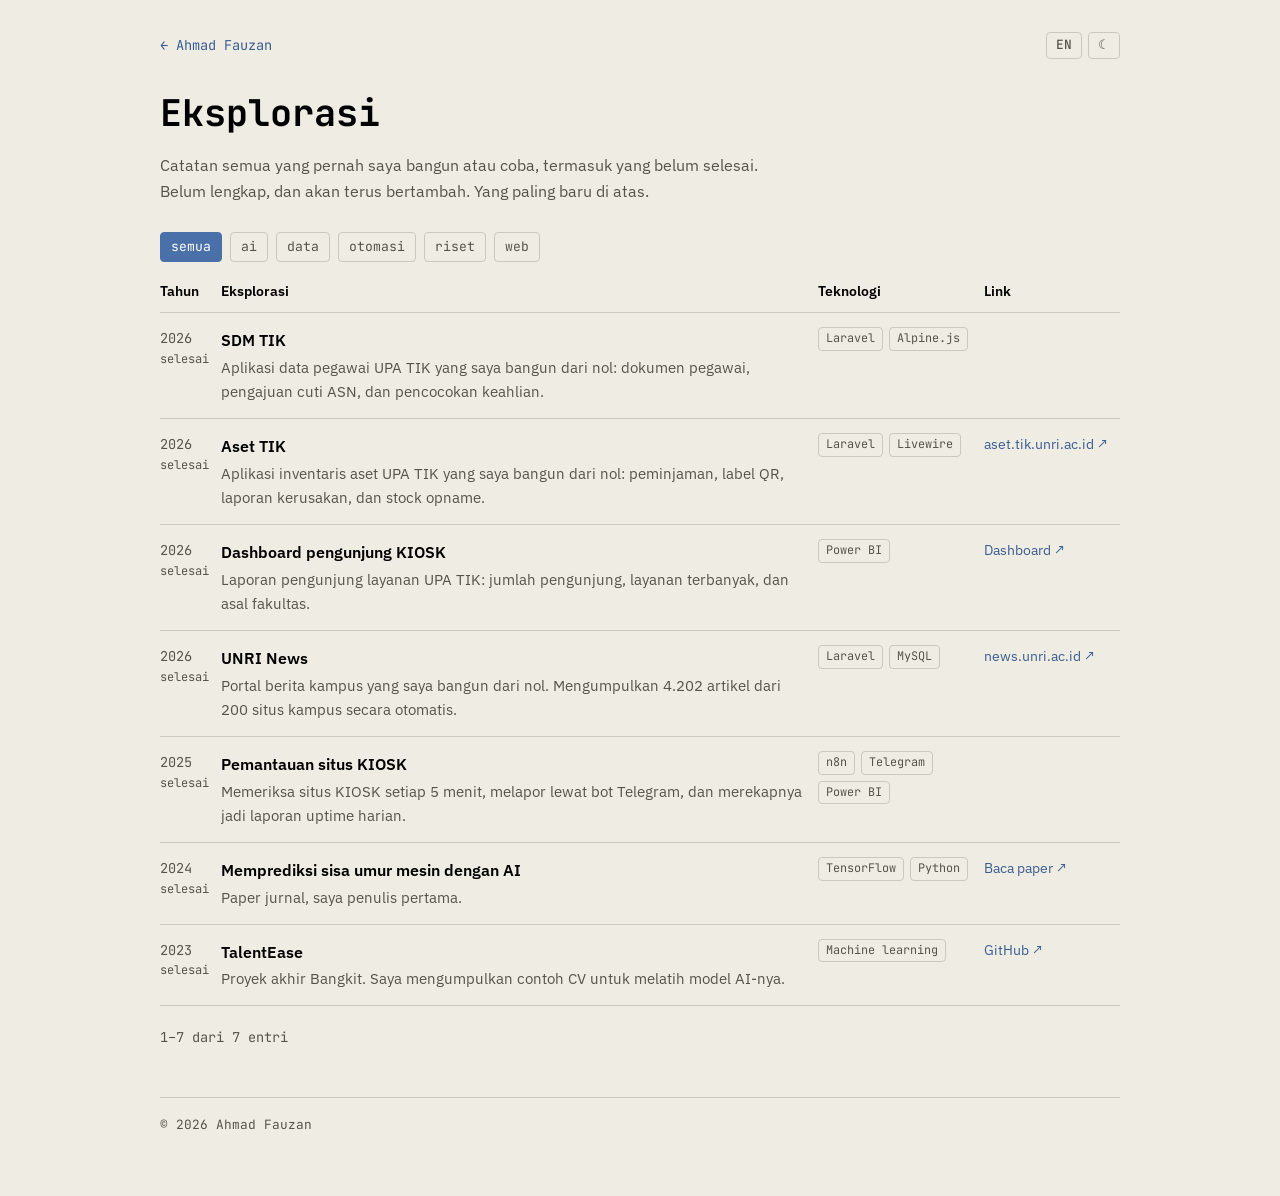
==== eksplorasi.html @ 0b4b736c "Portofolio Ahmad Fauzan Co-Authored-By: Claude Opus 5.5 <noreply@anthropic.com>" ====
<!DOCTYPE html>
<html lang="id" data-title-id="Eksplorasi · Ahmad Fauzan" data-title-en="Archive · Ahmad Fauzan">
<head>
<meta charset="utf-8">
<meta name="viewport" content="width=device-width, initial-scale=1">
<title>Eksplorasi · Ahmad Fauzan</title>
<link rel="preconnect" href="https://fonts.googleapis.com">
<link rel="preconnect" href="https://fonts.gstatic.com" crossorigin>
<link href="https://fonts.googleapis.com/css2?family=IBM+Plex+Sans:wght@400;500;600&family=JetBrains+Mono:wght@400;500;700&display=swap" rel="stylesheet">
<link rel="stylesheet" href="site.css">
<script src="site.js"></script>
<style>
/* Warna di site.css. */
* { box-sizing: border-box; }
body { margin: 0; background: var(--bg); color: var(--text); font: 400 16px/1.65 var(--sans); }
a { color: var(--accent); text-decoration: none; }
a:hover { text-decoration: underline; }
:focus-visible { outline: 2px solid var(--accent); outline-offset: 3px; }
.wrap { max-width: 1000px; margin: 0 auto; padding: 32px 20px 48px; }
.top { display: flex; justify-content: space-between; align-items: center; gap: 12px; }
.back { font-family: var(--mono); font-size: .85rem; }
h1 { font-family: var(--mono); font-size: clamp(1.7rem, 4vw, 2.3rem); margin: 24px 0 8px; }
.intro { color: var(--muted); max-width: 62ch; margin: 0 0 28px; }
.ph { font-family: var(--mono); font-size: .85em; color: var(--accent); background: var(--accent-soft); border: 1px dashed var(--accent-line); border-radius: 4px; padding: 0 5px; white-space: nowrap; }

.filter { display: flex; flex-wrap: wrap; gap: 8px; font-family: var(--mono); font-size: .82rem; margin-bottom: 18px; }
.filter a { color: var(--muted); border: 1px solid var(--line); border-radius: 4px; padding: 3px 10px; }
.filter a:hover { color: var(--text); text-decoration: none; border-color: var(--accent); }
.filter a[aria-current] { color: #fff; background: var(--blue); border-color: var(--blue); }

table { width: 100%; border-collapse: collapse; }
th { text-align: left; font-size: .85rem; font-weight: 600; padding: 0 12px 10px 0; border-bottom: 1px solid var(--line); }
td { padding: 14px 12px 14px 0; border-bottom: 1px solid var(--line); vertical-align: top; }
td.thn { font-family: var(--mono); font-size: .85rem; color: var(--muted); white-space: nowrap; }
.st { display: block; font-size: .75rem; color: var(--muted); }
.st.on { color: var(--accent); }
.st.ph { display: table; margin-top: 4px; }
td b { font-weight: 600; }
td p { margin: 2px 0 0; color: var(--muted); font-size: .92rem; }
.tags { display: flex; flex-wrap: wrap; gap: 6px; }
.tags span { font-family: var(--mono); font-size: .74rem; color: var(--muted); border: 1px solid var(--line); border-radius: 4px; padding: 1px 7px; }
td.link { font-size: .88rem; white-space: nowrap; }

.foot { display: flex; justify-content: space-between; align-items: center; gap: 16px; flex-wrap: wrap; margin-top: 20px; font-family: var(--mono); font-size: .85rem; color: var(--muted); }
.pager { display: flex; gap: 6px; }
.pager[hidden] { display: none; }
.pager a, .pager > span { min-width: 34px; text-align: center; padding: 4px 8px; border: 1px solid var(--line); border-radius: 4px; }
.pager a[aria-current] { background: var(--blue); border-color: var(--blue); color: #fff; }
.pager > span { opacity: .4; }
.copy { margin-top: 48px; padding-top: 16px; border-top: 1px solid var(--line); color: var(--muted); font-size: .8rem; font-family: var(--mono); }

@media (max-width: 760px) {
  thead { display: none; }
  tr { display: grid; grid-template-columns: 1fr auto; gap: 6px 12px; padding: 14px 0; border-bottom: 1px solid var(--line); }
  tr[hidden] { display: none; }
  td { padding: 0; border: 0; }
  td.judul, td.stack { grid-column: 1 / -1; }
  td.thn { order: -1; display: flex; gap: 10px; align-items: baseline; }
  .st.ph { margin-top: 0; }
}
</style>
</head>
<body>
<main class="wrap">
  <div class="top">
    <a class="back" href="index.html">← Ahmad Fauzan</a>
    <div class="toggles"><button id="bahasa" type="button">EN</button><button id="tema" type="button">☀</button></div>
  </div>
  <h1><span lang="id">Eksplorasi</span><span lang="en">Archive</span></h1>
  <p class="intro" lang="id">Catatan semua yang pernah saya bangun atau coba, termasuk yang belum selesai. Belum lengkap, dan akan terus bertambah. Yang paling baru di atas.</p>
  <p class="intro" lang="en">A log of everything I've built or tried, unfinished things included. It's not complete and will keep growing. Newest first.</p>

  <nav class="filter" id="filter" aria-label="Filter"></nav>

  <table id="daftar">
    <thead><tr>
      <th><span lang="id">Tahun</span><span lang="en">Year</span></th>
      <th><span lang="id">Eksplorasi</span><span lang="en">Project</span></th>
      <th><span lang="id">Teknologi</span><span lang="en">Built with</span></th>
      <th>Link</th>
    </tr></thead>
    <!-- Tambah entri baru: salin satu <tr>, taruh paling atas. data-tags dipisah spasi (nama tag lihat LABEL di skrip bawah).
         Status: <span class="st on">…berjalan/ongoing…</span> atau <span class="st">…selesai/done…</span>. Teks dwibahasa: pasangan lang="id" dan lang="en". -->
    <tbody data-per="10">
      <tr data-tags="web">
        <td class="thn">2026<span class="st"><span lang="id">selesai</span><span lang="en">done</span></span></td>
        <td class="judul"><b>SDM TIK</b><p lang="id">Aplikasi data pegawai UPA TIK yang saya bangun dari nol: dokumen pegawai, pengajuan cuti ASN, dan pencocokan keahlian.</p><p lang="en">A staff records app for UPA TIK that I built from scratch: staff documents, civil-servant leave requests, and skill matching.</p></td>
        <td class="stack"><div class="tags"><span>Laravel</span><span>Alpine.js</span></div></td>
        <td class="link"></td>
      </tr>
      <tr data-tags="web">
        <td class="thn">2026<span class="st"><span lang="id">selesai</span><span lang="en">done</span></span></td>
        <td class="judul"><b>Aset TIK</b><p lang="id">Aplikasi inventaris aset UPA TIK yang saya bangun dari nol: peminjaman, label QR, laporan kerusakan, dan stock opname.</p><p lang="en">UPA TIK's asset inventory app, built from scratch: lending, QR labels, damage reports, and stock counts.</p></td>
        <td class="stack"><div class="tags"><span>Laravel</span><span>Livewire</span></div></td>
        <td class="link"><a href="https://aset.tik.unri.ac.id">aset.tik.unri.ac.id ↗</a></td>
      </tr>
      <tr data-tags="data">
        <td class="thn">2026<span class="st"><span lang="id">selesai</span><span lang="en">done</span></span></td>
        <td class="judul"><b><span lang="id">Dashboard pengunjung KIOSK</span><span lang="en">KIOSK visitor dashboard</span></b><p lang="id">Laporan pengunjung layanan UPA TIK: jumlah pengunjung, layanan terbanyak, dan asal fakultas.</p><p lang="en">A visitor report for UPA TIK's service desk: visitor numbers, top services, and faculties.</p></td>
        <td class="stack"><div class="tags"><span>Power BI</span></div></td>
        <td class="link"><a href="https://app.powerbi.com/view?r=eyJrIjoiNWRhMzQ4OWMtNmQ3Ny00YjRiLWE1ZmUtZmEyMWJhMWMzMDg4IiwidCI6IjEwOTc3MWNhLTE3NmQtNGMxMS05M2E2LTNjYTk0YjA4ZGYyZiIsImMiOjEwfQ%3D%3D">Dashboard ↗</a></td>
      </tr>
      <tr data-tags="web otomasi">
        <td class="thn">2026<span class="st"><span lang="id">selesai</span><span lang="en">done</span></span></td>
        <td class="judul"><b>UNRI News</b><p lang="id">Portal berita kampus yang saya bangun dari nol. Mengumpulkan 4.202 artikel dari 200 situs kampus secara otomatis.</p><p lang="en">A campus news portal I built from scratch. It gathers 4,202 articles from 200 campus sites automatically.</p></td>
        <td class="stack"><div class="tags"><span>Laravel</span><span>MySQL</span></div></td>
        <td class="link"><a href="https://news.unri.ac.id">news.unri.ac.id ↗</a></td>
      </tr>
      <tr data-tags="otomasi data">
        <td class="thn">2025<span class="st"><span lang="id">selesai</span><span lang="en">done</span></span></td>
        <td class="judul"><b><span lang="id">Pemantauan situs KIOSK</span><span lang="en">KIOSK site monitoring</span></b><p lang="id">Memeriksa situs KIOSK setiap 5 menit, melapor lewat bot Telegram, dan merekapnya jadi laporan uptime harian.</p><p lang="en">Checks the KIOSK site every 5 minutes, reports through a Telegram bot, and rolls it up into a daily uptime report.</p></td>
        <td class="stack"><div class="tags"><span>n8n</span><span>Telegram</span><span>Power BI</span></div></td>
        <td class="link"></td>
      </tr>
      <tr data-tags="ai riset">
        <td class="thn">2024<span class="st"><span lang="id">selesai</span><span lang="en">done</span></span></td>
        <td class="judul"><b><span lang="id">Memprediksi sisa umur mesin dengan AI</span><span lang="en">Predicting a machine's remaining life with AI</span></b><p lang="id">Paper jurnal, saya penulis pertama.</p><p lang="en">Journal paper, first author.</p></td>
        <td class="stack"><div class="tags"><span>TensorFlow</span><span>Python</span></div></td>
        <td class="link"><a href="https://doi.org/10.18495/comengapp.v13i3.484"><span lang="id">Baca paper</span><span lang="en">Read paper</span> ↗</a></td>
      </tr>
      <tr data-tags="ai">
        <td class="thn">2023<span class="st"><span lang="id">selesai</span><span lang="en">done</span></span></td>
        <td class="judul"><b>TalentEase</b><p lang="id">Proyek akhir Bangkit. Saya mengumpulkan contoh CV untuk melatih model AI-nya.</p><p lang="en">Bangkit final project. I collected sample CVs to train its AI model.</p></td>
        <td class="stack"><div class="tags"><span>Machine learning</span></div></td>
        <td class="link"><a href="https://github.com/talentease">GitHub ↗</a></td>
      </tr>
    </tbody>
  </table>

  <div class="foot">
    <span id="hitung"></span>
    <nav class="pager" id="pager" aria-label="Pagination"></nav>
  </div>

  <p class="copy">© 2026 Ahmad Fauzan</p>
</main>

<script>
// Tanpa JS semua baris tampil. Dengan JS: filter tag + paginasi lewat URL (?tag=ai&hal=2), jadi bisa dibagikan.
// Teks buatan skrip ditulis dwibahasa (span lang), jadi ganti bahasa tidak perlu render ulang.
const LABEL = { web: ['web', 'web'], ai: ['ai', 'ai'], data: ['data', 'data'], alat: ['alat', 'tools'], otomasi: ['otomasi', 'automation'], riset: ['riset', 'research'] };
const two = (id, en) => `<span lang="id">${id}</span><span lang="en">${en}</span>`;

const body = document.querySelector('#daftar tbody');
const rows = [...body.rows];
const per = +body.dataset.per || 10;
const q = new URLSearchParams(location.search);
const tag = q.get('tag') || '';
const tagsOf = r => r.dataset.tags.split(' ');
const url = (t, h) => '?' + new URLSearchParams({ ...(t && { tag: t }), ...(h > 1 && { hal: h }) });

const hit = rows.filter(r => !tag || tagsOf(r).includes(tag));
const pages = Math.max(1, Math.ceil(hit.length / per));
const hal = Math.min(Math.max(1, +q.get('hal') || 1), pages);
const shown = hit.slice((hal - 1) * per, hal * per);
rows.forEach(r => r.hidden = !shown.includes(r));

const link = (href, text, cur) => `<a href="${href}"${cur ? ' aria-current="page"' : ''}>${text}</a>`;
document.getElementById('filter').innerHTML = ['', ...new Set(rows.flatMap(tagsOf))].sort()
  .map(t => link(url(t, 1), t ? two(...(LABEL[t] || [t, t])) : two('semua', 'all'), t === tag)).join('');

const from = (hal - 1) * per + 1, to = (hal - 1) * per + shown.length;
document.getElementById('hitung').innerHTML = hit.length
  ? two(`${from}–${to} dari ${hit.length} entri`, `${from}–${to} of ${hit.length} entries`)
  : two('Tidak ada entri dengan tag ini.', 'No entries with this tag.');

const pager = document.getElementById('pager');
pager.hidden = pages < 2;
const nums = Array.from({ length: pages }, (_, i) => link(url(tag, i + 1), i + 1, i + 1 === hal));
pager.innerHTML = (hal > 1 ? link(url(tag, hal - 1), '‹') : '<span>‹</span>') + nums.join('')
  + (hal < pages ? link(url(tag, hal + 1), '›') : '<span>›</span>');
</script>
</body>
</html>
---- site.css ----
/* Dipakai index.html dan eksplorasi.html: warna tema, huruf, aturan dwibahasa, tombol tema/bahasa.
   Palet: colorhunt.co/palette/efece38fabd44a70a9000000. Turunan (kartu, garis, teks sekunder) sudah dicek kontrasnya. */
:root {
  --bg: #000000;
  --surface: #121212;
  --line: #3a3a3a;
  --text: #efece3;
  --muted: #a8a59d;
  --accent: #8fabd4;        /* link dan aksen teks */
  --blue: #4a70a9;          /* isi tombol, jangan untuk teks di atas hitam */
  --accent-soft: rgba(74,112,169,.25);
  --accent-line: rgba(143,171,212,.55);
  --nav-bg: rgba(0,0,0,.88);
  --mono: "JetBrains Mono", ui-monospace, Menlo, Consolas, monospace;
  --sans: "IBM Plex Sans", system-ui, -apple-system, "Segoe UI", sans-serif;
  color-scheme: dark;
}
:root[data-theme="light"] {
  --bg: #efece3;
  --surface: #f8f6f0;
  --line: #cdc8bb;
  --text: #000000;
  --muted: #57534b;
  --accent: #3a5d90;        /* #4a70a9 digelapkan: kontras 5,65 di atas krem */
  --accent-soft: rgba(74,112,169,.12);
  --accent-line: rgba(74,112,169,.5);
  --nav-bg: rgba(239,236,227,.9);
  color-scheme: light;
}

html[lang="en"] body [lang="id"],
html[lang="id"] body [lang="en"] { display: none !important; }

.toggles { display: flex; gap: 6px; }
.toggles button { font: 500 .8rem/1 var(--mono); color: var(--muted); background: none; border: 1px solid var(--line); border-radius: 4px; padding: 6px 9px; cursor: pointer; }
.toggles button:hover { color: var(--text); border-color: var(--accent); }
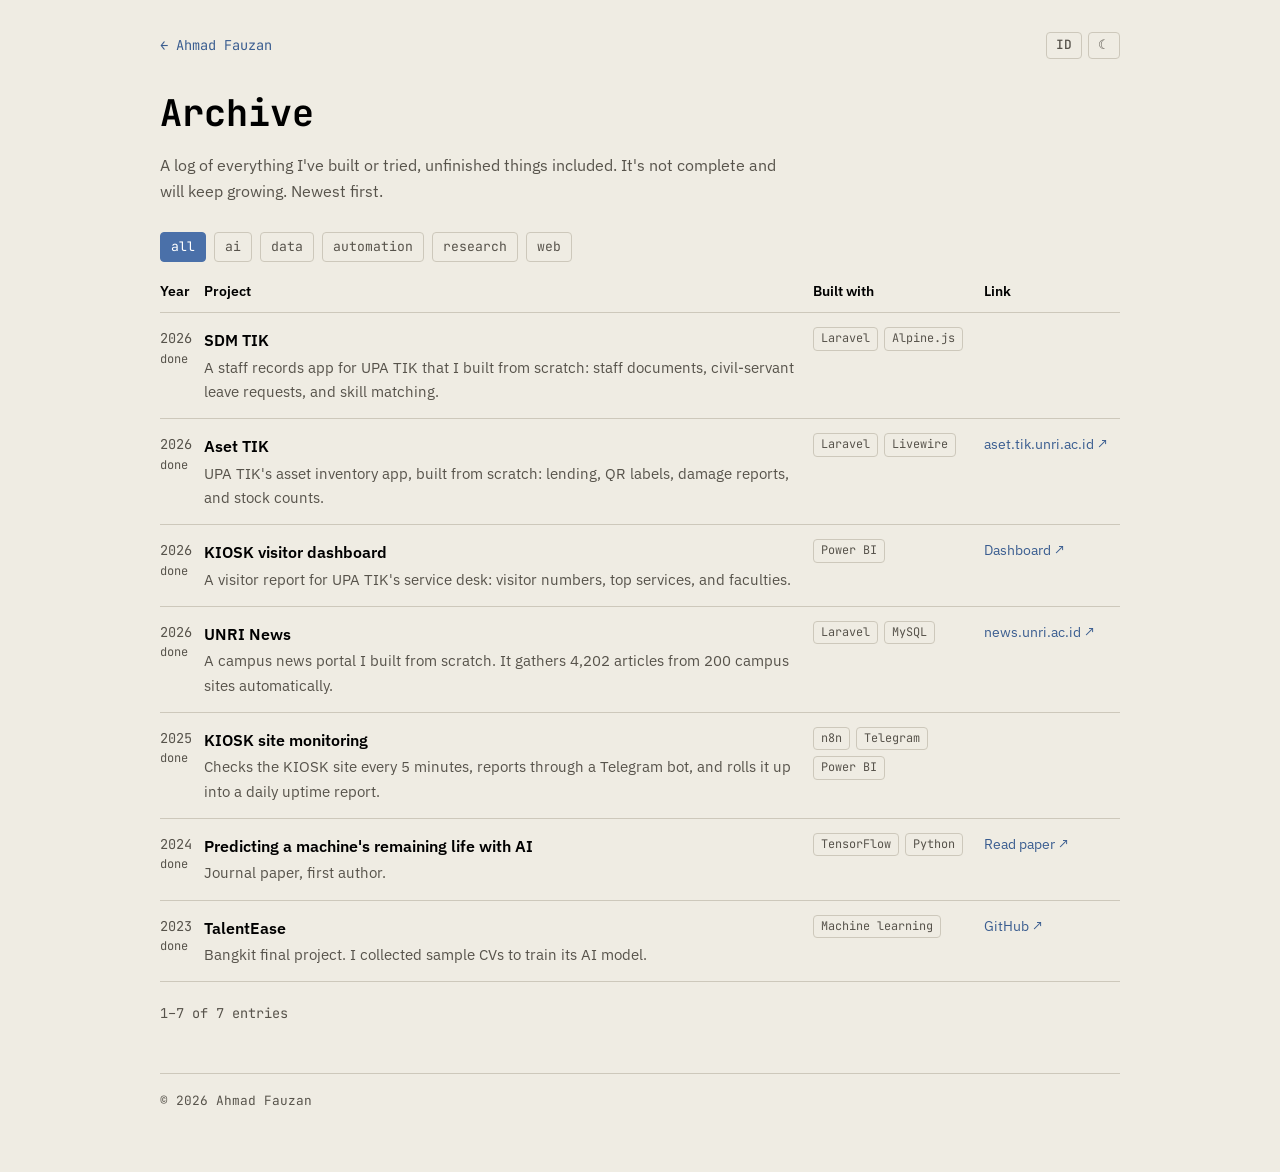
==== commit a2721433: "Bahasa Inggris jadi default Co-Authored-By: Claude Opus 5.5 <noreply@anthropic.com>" ====
--- a/eksplorasi.html
+++ b/eksplorasi.html
@@ -1,9 +1,9 @@
 <!DOCTYPE html>
-<html lang="id" data-title-id="Eksplorasi · Ahmad Fauzan" data-title-en="Archive · Ahmad Fauzan">
+<html lang="en" data-title-id="Eksplorasi · Ahmad Fauzan" data-title-en="Archive · Ahmad Fauzan">
 <head>
 <meta charset="utf-8">
 <meta name="viewport" content="width=device-width, initial-scale=1">
-<title>Eksplorasi · Ahmad Fauzan</title>
+<title>Archive · Ahmad Fauzan</title>
 <link rel="preconnect" href="https://fonts.googleapis.com">
 <link rel="preconnect" href="https://fonts.gstatic.com" crossorigin>
 <link href="https://fonts.googleapis.com/css2?family=IBM+Plex+Sans:wght@400;500;600&family=JetBrains+Mono:wght@400;500;700&display=swap" rel="stylesheet">
@@ -64,7 +64,7 @@
 <main class="wrap">
   <div class="top">
     <a class="back" href="index.html">← Ahmad Fauzan</a>
-    <div class="toggles"><button id="bahasa" type="button">EN</button><button id="tema" type="button">☀</button></div>
+    <div class="toggles"><button id="bahasa" type="button">ID</button><button id="tema" type="button">☀</button></div>
   </div>
   <h1><span lang="id">Eksplorasi</span><span lang="en">Archive</span></h1>
   <p class="intro" lang="id">Catatan semua yang pernah saya bangun atau coba, termasuk yang belum selesai. Belum lengkap, dan akan terus bertambah. Yang paling baru di atas.</p>
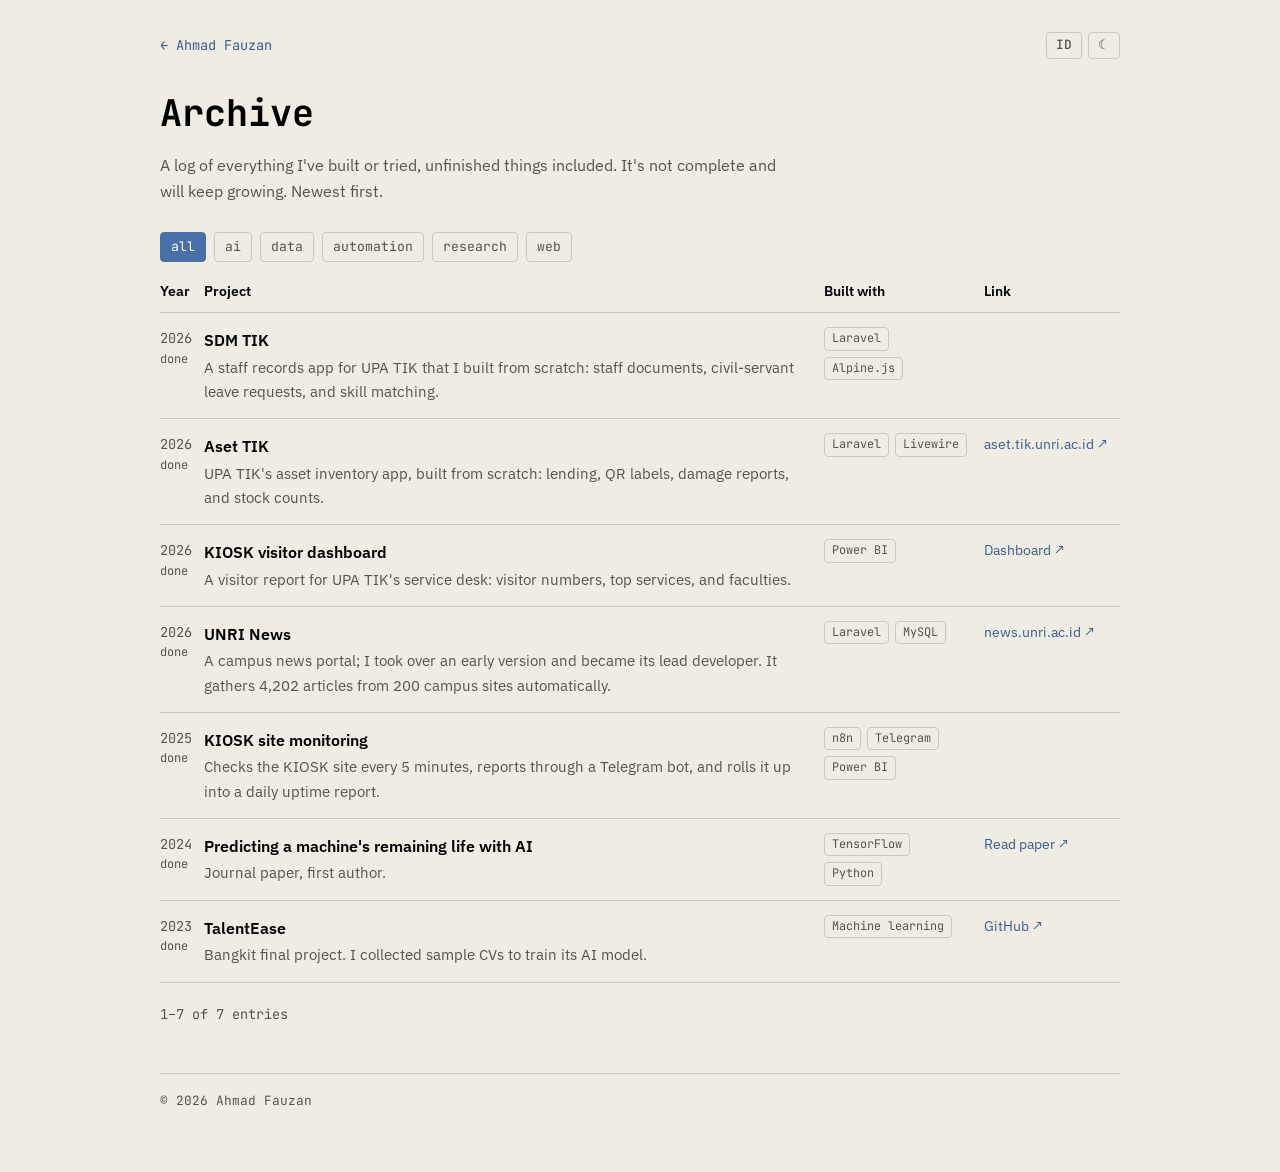
==== commit d0e281ce: "UNRI News: developer utama; KIOSK: pemantauan dan laporan Co-Authored-By: Claude Opus 5.5 <noreply@a" ====
--- a/eksplorasi.html
+++ b/eksplorasi.html
@@ -102,7 +102,7 @@
       </tr>
       <tr data-tags="web otomasi">
         <td class="thn">2026<span class="st"><span lang="id">selesai</span><span lang="en">done</span></span></td>
-        <td class="judul"><b>UNRI News</b><p lang="id">Portal berita kampus yang saya bangun dari nol. Mengumpulkan 4.202 artikel dari 200 situs kampus secara otomatis.</p><p lang="en">A campus news portal I built from scratch. It gathers 4,202 articles from 200 campus sites automatically.</p></td>
+        <td class="judul"><b>UNRI News</b><p lang="id">Portal berita kampus; saya melanjutkan versi awalnya dan menjadi developer utama. Mengumpulkan 4.202 artikel dari 200 situs kampus secara otomatis.</p><p lang="en">A campus news portal; I took over an early version and became its lead developer. It gathers 4,202 articles from 200 campus sites automatically.</p></td>
         <td class="stack"><div class="tags"><span>Laravel</span><span>MySQL</span></div></td>
         <td class="link"><a href="https://news.unri.ac.id">news.unri.ac.id ↗</a></td>
       </tr>
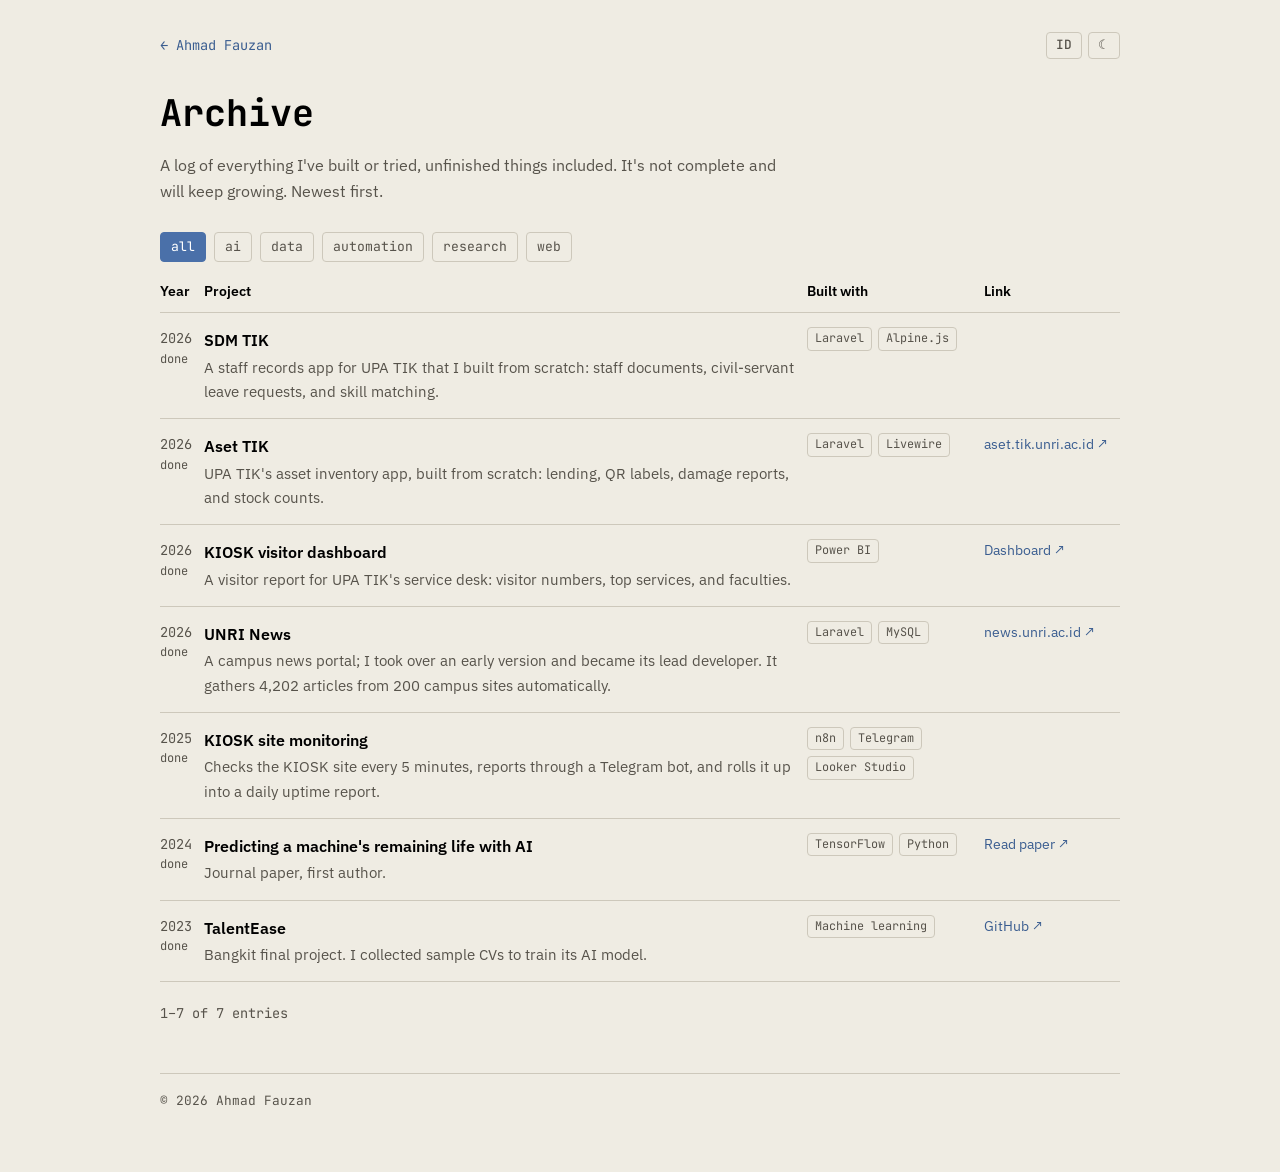
==== commit ad5cc466: "Tambah OG image, Al Junaid TV, beasiswa; KIOSK pakai Looker Studio Co-Authored-By: Claude Opus 5.5 <" ====
--- a/eksplorasi.html
+++ b/eksplorasi.html
@@ -4,6 +4,14 @@
 <meta charset="utf-8">
 <meta name="viewport" content="width=device-width, initial-scale=1">
 <title>Archive · Ahmad Fauzan</title>
+<meta property="og:type" content="website">
+<meta property="og:title" content="Ahmad Fauzan — Project Archive">
+<meta property="og:description" content="Laravel, Python, TensorFlow, n8n. UPA TIK Universitas Riau.">
+<meta property="og:url" content="https://amdfzn.github.io/portfolio/eksplorasi.html">
+<meta property="og:image" content="https://amdfzn.github.io/portfolio/og-image.png">
+<meta property="og:image:width" content="1200">
+<meta property="og:image:height" content="630">
+<meta name="twitter:card" content="summary_large_image">
 <link rel="preconnect" href="https://fonts.googleapis.com">
 <link rel="preconnect" href="https://fonts.gstatic.com" crossorigin>
 <link href="https://fonts.googleapis.com/css2?family=IBM+Plex+Sans:wght@400;500;600&family=JetBrains+Mono:wght@400;500;700&display=swap" rel="stylesheet">
@@ -109,7 +117,7 @@
       <tr data-tags="otomasi data">
         <td class="thn">2025<span class="st"><span lang="id">selesai</span><span lang="en">done</span></span></td>
         <td class="judul"><b><span lang="id">Pemantauan situs KIOSK</span><span lang="en">KIOSK site monitoring</span></b><p lang="id">Memeriksa situs KIOSK setiap 5 menit, melapor lewat bot Telegram, dan merekapnya jadi laporan uptime harian.</p><p lang="en">Checks the KIOSK site every 5 minutes, reports through a Telegram bot, and rolls it up into a daily uptime report.</p></td>
-        <td class="stack"><div class="tags"><span>n8n</span><span>Telegram</span><span>Power BI</span></div></td>
+        <td class="stack"><div class="tags"><span>n8n</span><span>Telegram</span><span>Looker Studio</span></div></td>
         <td class="link"></td>
       </tr>
       <tr data-tags="ai riset">
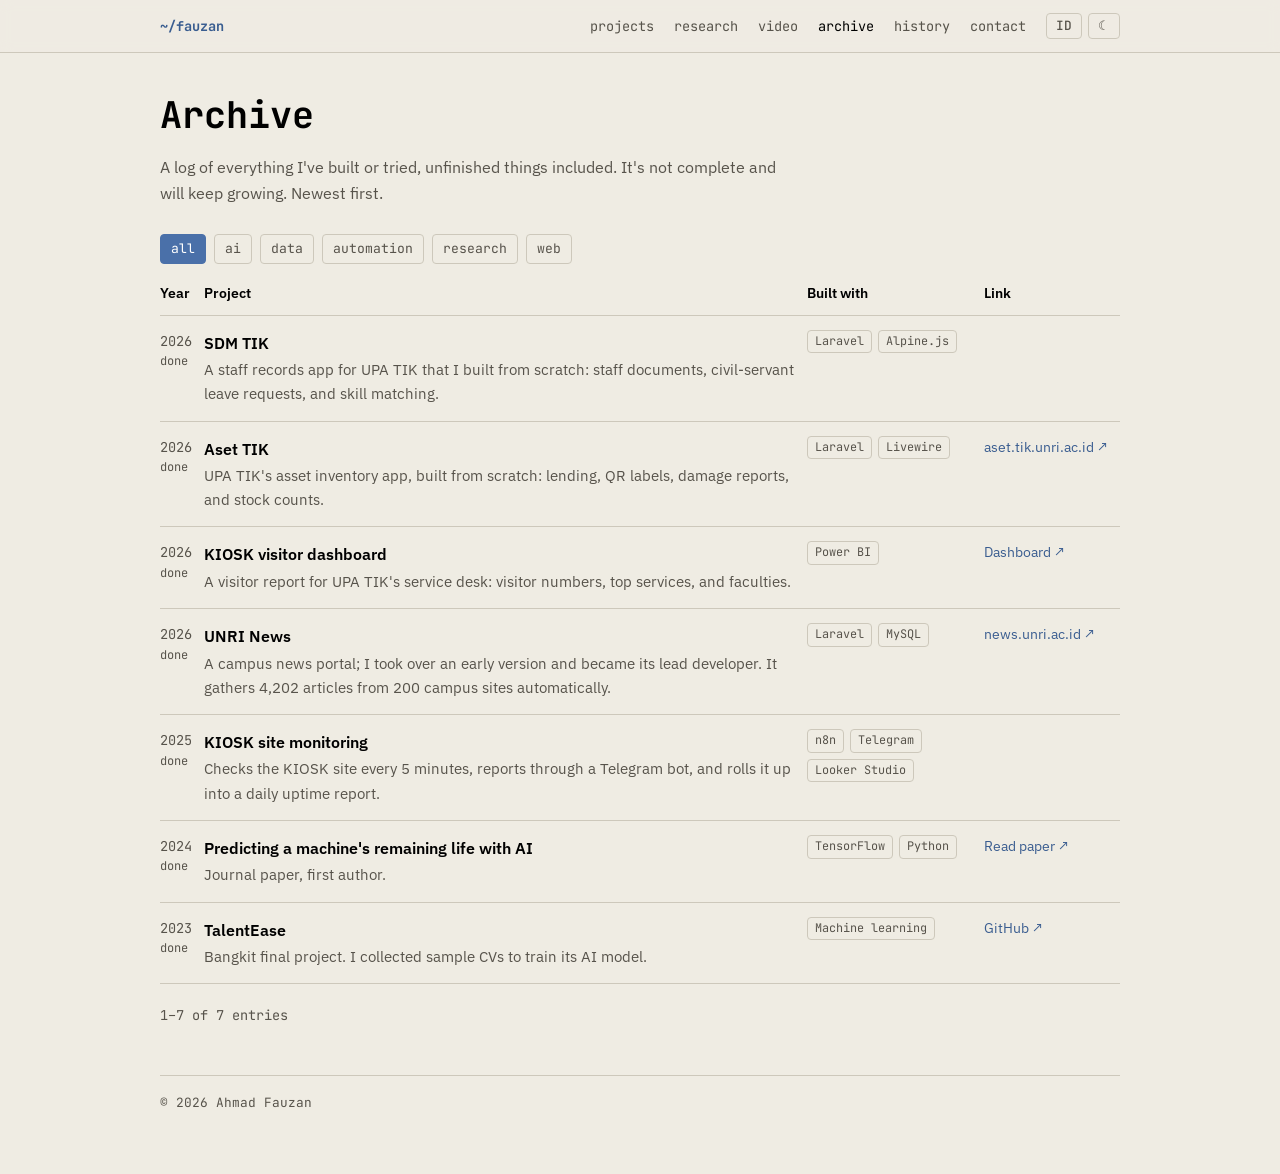
==== commit f6d43248: "Menu hamburger di mobile; header eksplorasi sama dengan halaman utama Co-Authored-By: Claude Opus 5." ====
--- a/eksplorasi.html
+++ b/eksplorasi.html
@@ -25,9 +25,7 @@
 a:hover { text-decoration: underline; }
 :focus-visible { outline: 2px solid var(--accent); outline-offset: 3px; }
 .wrap { max-width: 1000px; margin: 0 auto; padding: 32px 20px 48px; }
-.top { display: flex; justify-content: space-between; align-items: center; gap: 12px; }
-.back { font-family: var(--mono); font-size: .85rem; }
-h1 { font-family: var(--mono); font-size: clamp(1.7rem, 4vw, 2.3rem); margin: 24px 0 8px; }
+h1 { font-family: var(--mono); font-size: clamp(1.7rem, 4vw, 2.3rem); margin: 0 0 8px; }
 .intro { color: var(--muted); max-width: 62ch; margin: 0 0 28px; }
 .ph { font-family: var(--mono); font-size: .85em; color: var(--accent); background: var(--accent-soft); border: 1px dashed var(--accent-line); border-radius: 4px; padding: 0 5px; white-space: nowrap; }
 
@@ -69,11 +67,22 @@
 </style>
 </head>
 <body>
+<nav class="nav" aria-label="Menu">
+  <div class="wrap">
+    <a class="brand" href="index.html">~/fauzan</a>
+    <div class="menu" id="menu">
+      <a href="index.html#proyek"><span lang="id">proyek</span><span lang="en">projects</span></a>
+      <a href="index.html#riset"><span lang="id">riset</span><span lang="en">research</span></a>
+      <a href="index.html#video">video</a>
+      <a href="eksplorasi.html" aria-current="page"><span lang="id">eksplorasi</span><span lang="en">archive</span></a>
+      <a href="index.html#riwayat"><span lang="id">riwayat</span><span lang="en">history</span></a>
+      <a href="index.html#kontak"><span lang="id">kontak</span><span lang="en">contact</span></a>
+    </div>
+    <div class="toggles"><button id="bahasa" type="button">ID</button><button id="tema" type="button">☀</button><button class="burger" type="button" aria-label="Menu" aria-controls="menu" aria-expanded="false">☰</button></div>
+  </div>
+</nav>
+
 <main class="wrap">
-  <div class="top">
-    <a class="back" href="index.html">← Ahmad Fauzan</a>
-    <div class="toggles"><button id="bahasa" type="button">ID</button><button id="tema" type="button">☀</button></div>
-  </div>
   <h1><span lang="id">Eksplorasi</span><span lang="en">Archive</span></h1>
   <p class="intro" lang="id">Catatan semua yang pernah saya bangun atau coba, termasuk yang belum selesai. Belum lengkap, dan akan terus bertambah. Yang paling baru di atas.</p>
   <p class="intro" lang="en">A log of everything I've built or tried, unfinished things included. It's not complete and will keep growing. Newest first.</p>
@@ -100,19 +109,19 @@
         <td class="thn">2026<span class="st"><span lang="id">selesai</span><span lang="en">done</span></span></td>
         <td class="judul"><b>Aset TIK</b><p lang="id">Aplikasi inventaris aset UPA TIK yang saya bangun dari nol: peminjaman, label QR, laporan kerusakan, dan stock opname.</p><p lang="en">UPA TIK's asset inventory app, built from scratch: lending, QR labels, damage reports, and stock counts.</p></td>
         <td class="stack"><div class="tags"><span>Laravel</span><span>Livewire</span></div></td>
-        <td class="link"><a href="https://aset.tik.unri.ac.id">aset.tik.unri.ac.id ↗</a></td>
+        <td class="link"><a href="https://aset.tik.unri.ac.id" target="_blank" rel="noopener">aset.tik.unri.ac.id ↗</a></td>
       </tr>
       <tr data-tags="data">
         <td class="thn">2026<span class="st"><span lang="id">selesai</span><span lang="en">done</span></span></td>
         <td class="judul"><b><span lang="id">Dashboard pengunjung KIOSK</span><span lang="en">KIOSK visitor dashboard</span></b><p lang="id">Laporan pengunjung layanan UPA TIK: jumlah pengunjung, layanan terbanyak, dan asal fakultas.</p><p lang="en">A visitor report for UPA TIK's service desk: visitor numbers, top services, and faculties.</p></td>
         <td class="stack"><div class="tags"><span>Power BI</span></div></td>
-        <td class="link"><a href="https://app.powerbi.com/view?r=eyJrIjoiNWRhMzQ4OWMtNmQ3Ny00YjRiLWE1ZmUtZmEyMWJhMWMzMDg4IiwidCI6IjEwOTc3MWNhLTE3NmQtNGMxMS05M2E2LTNjYTk0YjA4ZGYyZiIsImMiOjEwfQ%3D%3D">Dashboard ↗</a></td>
+        <td class="link"><a href="https://app.powerbi.com/view?r=eyJrIjoiNWRhMzQ4OWMtNmQ3Ny00YjRiLWE1ZmUtZmEyMWJhMWMzMDg4IiwidCI6IjEwOTc3MWNhLTE3NmQtNGMxMS05M2E2LTNjYTk0YjA4ZGYyZiIsImMiOjEwfQ%3D%3D" target="_blank" rel="noopener">Dashboard ↗</a></td>
       </tr>
       <tr data-tags="web otomasi">
         <td class="thn">2026<span class="st"><span lang="id">selesai</span><span lang="en">done</span></span></td>
         <td class="judul"><b>UNRI News</b><p lang="id">Portal berita kampus; saya melanjutkan versi awalnya dan menjadi developer utama. Mengumpulkan 4.202 artikel dari 200 situs kampus secara otomatis.</p><p lang="en">A campus news portal; I took over an early version and became its lead developer. It gathers 4,202 articles from 200 campus sites automatically.</p></td>
         <td class="stack"><div class="tags"><span>Laravel</span><span>MySQL</span></div></td>
-        <td class="link"><a href="https://news.unri.ac.id">news.unri.ac.id ↗</a></td>
+        <td class="link"><a href="https://news.unri.ac.id" target="_blank" rel="noopener">news.unri.ac.id ↗</a></td>
       </tr>
       <tr data-tags="otomasi data">
         <td class="thn">2025<span class="st"><span lang="id">selesai</span><span lang="en">done</span></span></td>
@@ -124,13 +133,13 @@
         <td class="thn">2024<span class="st"><span lang="id">selesai</span><span lang="en">done</span></span></td>
         <td class="judul"><b><span lang="id">Memprediksi sisa umur mesin dengan AI</span><span lang="en">Predicting a machine's remaining life with AI</span></b><p lang="id">Paper jurnal, saya penulis pertama.</p><p lang="en">Journal paper, first author.</p></td>
         <td class="stack"><div class="tags"><span>TensorFlow</span><span>Python</span></div></td>
-        <td class="link"><a href="https://doi.org/10.18495/comengapp.v13i3.484"><span lang="id">Baca paper</span><span lang="en">Read paper</span> ↗</a></td>
+        <td class="link"><a href="https://doi.org/10.18495/comengapp.v13i3.484" target="_blank" rel="noopener"><span lang="id">Baca paper</span><span lang="en">Read paper</span> ↗</a></td>
       </tr>
       <tr data-tags="ai">
         <td class="thn">2023<span class="st"><span lang="id">selesai</span><span lang="en">done</span></span></td>
         <td class="judul"><b>TalentEase</b><p lang="id">Proyek akhir Bangkit. Saya mengumpulkan contoh CV untuk melatih model AI-nya.</p><p lang="en">Bangkit final project. I collected sample CVs to train its AI model.</p></td>
         <td class="stack"><div class="tags"><span>Machine learning</span></div></td>
-        <td class="link"><a href="https://github.com/talentease">GitHub ↗</a></td>
+        <td class="link"><a href="https://github.com/talentease" target="_blank" rel="noopener">GitHub ↗</a></td>
       </tr>
     </tbody>
   </table>
--- a/site.css
+++ b/site.css
@@ -34,3 +34,21 @@
 .toggles { display: flex; gap: 6px; }
 .toggles button { font: 500 .8rem/1 var(--mono); color: var(--muted); background: none; border: 1px solid var(--line); border-radius: 4px; padding: 6px 9px; cursor: pointer; }
 .toggles button:hover { color: var(--text); border-color: var(--accent); }
+
+/* Navigasi atas, sama di kedua halaman. Di layar kecil menu dilipat ke tombol ☰ (site.js). */
+.nav { position: sticky; top: 0; z-index: 5; background: var(--nav-bg); border-bottom: 1px solid var(--line); backdrop-filter: blur(6px); }
+.nav .wrap { display: flex; gap: 20px; align-items: center; min-height: 52px; padding: 0 20px; font-family: var(--mono); font-size: .85rem; }
+.nav .brand { color: var(--accent); font-weight: 700; white-space: nowrap; }
+.nav .menu { display: flex; gap: 20px; white-space: nowrap; margin-left: auto; }
+.nav .menu a { color: var(--muted); }
+.nav .menu a:hover, .nav .menu a[aria-current] { color: var(--text); text-decoration: none; }
+.nav .burger { display: none; }
+@media (max-width: 760px) {
+  .nav .wrap { flex-wrap: wrap; gap: 0 8px; }
+  .nav .brand { line-height: 52px; }
+  .nav .toggles { margin-left: auto; }
+  .nav .burger { display: block; }
+  .nav .menu { display: none; order: 3; width: 100%; flex-direction: column; gap: 0; margin: 0 0 6px; }
+  .nav.open .menu { display: flex; }
+  .nav .menu a { padding: 11px 0; border-top: 1px solid var(--line); }
+}
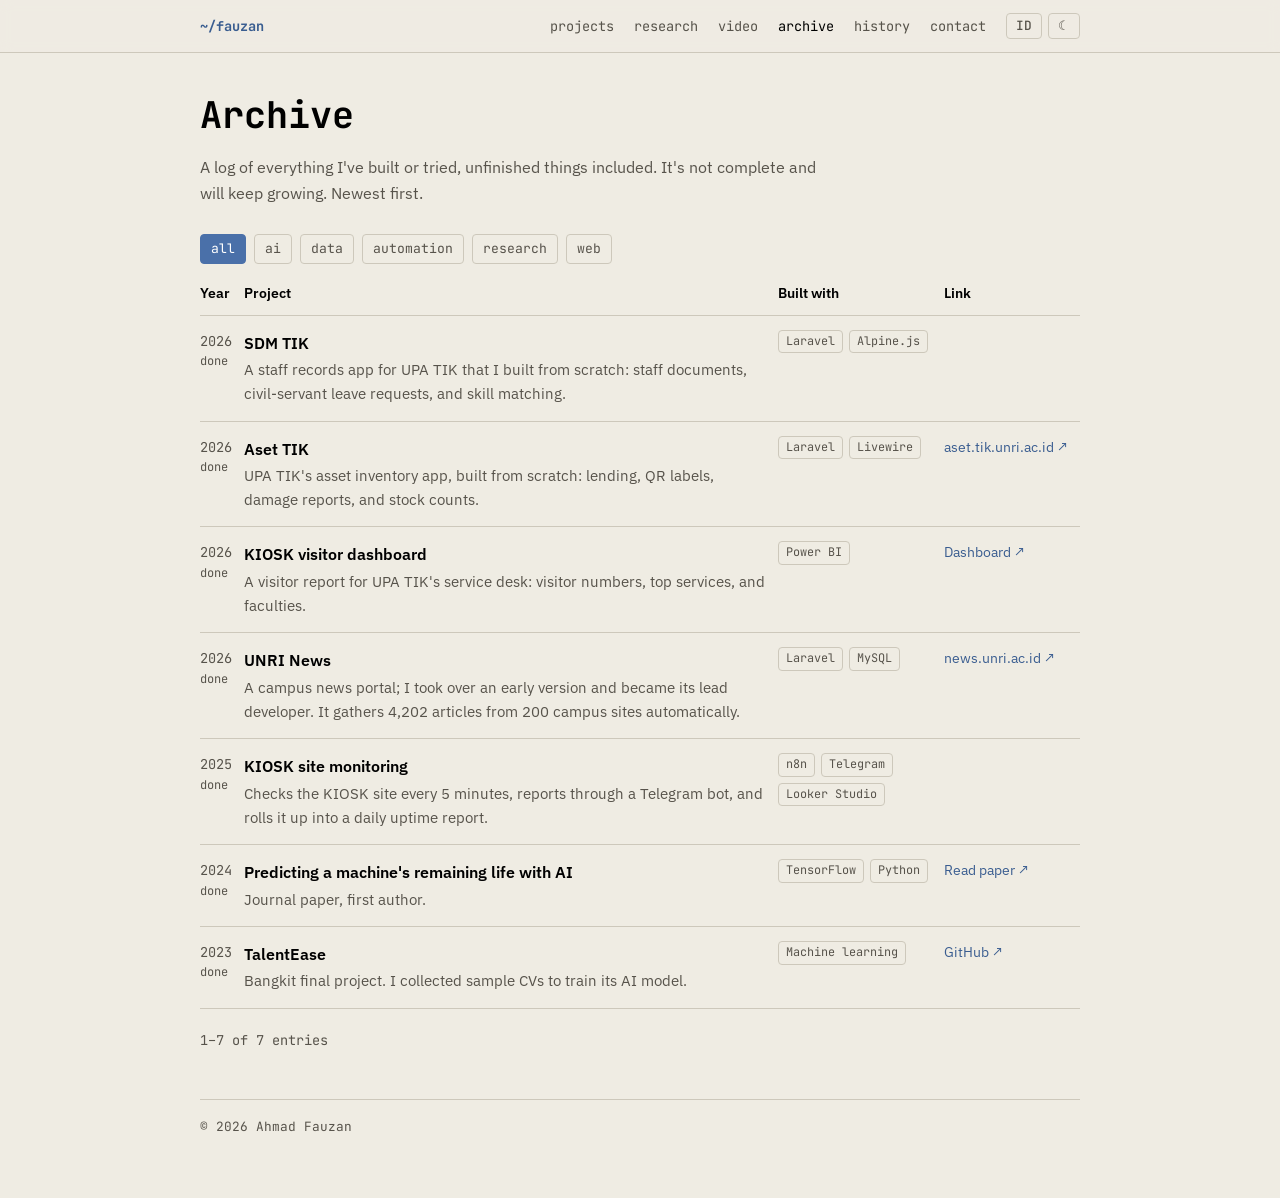
==== commit ab6c5853: "Eksplorasi: lebar konten 920px, sama dengan halaman utama Co-Authored-By: Claude Opus 5.5 <noreply@a" ====
--- a/eksplorasi.html
+++ b/eksplorasi.html
@@ -24,7 +24,7 @@
 a { color: var(--accent); text-decoration: none; }
 a:hover { text-decoration: underline; }
 :focus-visible { outline: 2px solid var(--accent); outline-offset: 3px; }
-.wrap { max-width: 1000px; margin: 0 auto; padding: 32px 20px 48px; }
+.wrap { max-width: 920px; margin: 0 auto; padding: 32px 20px 48px; }
 h1 { font-family: var(--mono); font-size: clamp(1.7rem, 4vw, 2.3rem); margin: 0 0 8px; }
 .intro { color: var(--muted); max-width: 62ch; margin: 0 0 28px; }
 .ph { font-family: var(--mono); font-size: .85em; color: var(--accent); background: var(--accent-soft); border: 1px dashed var(--accent-line); border-radius: 4px; padding: 0 5px; white-space: nowrap; }
